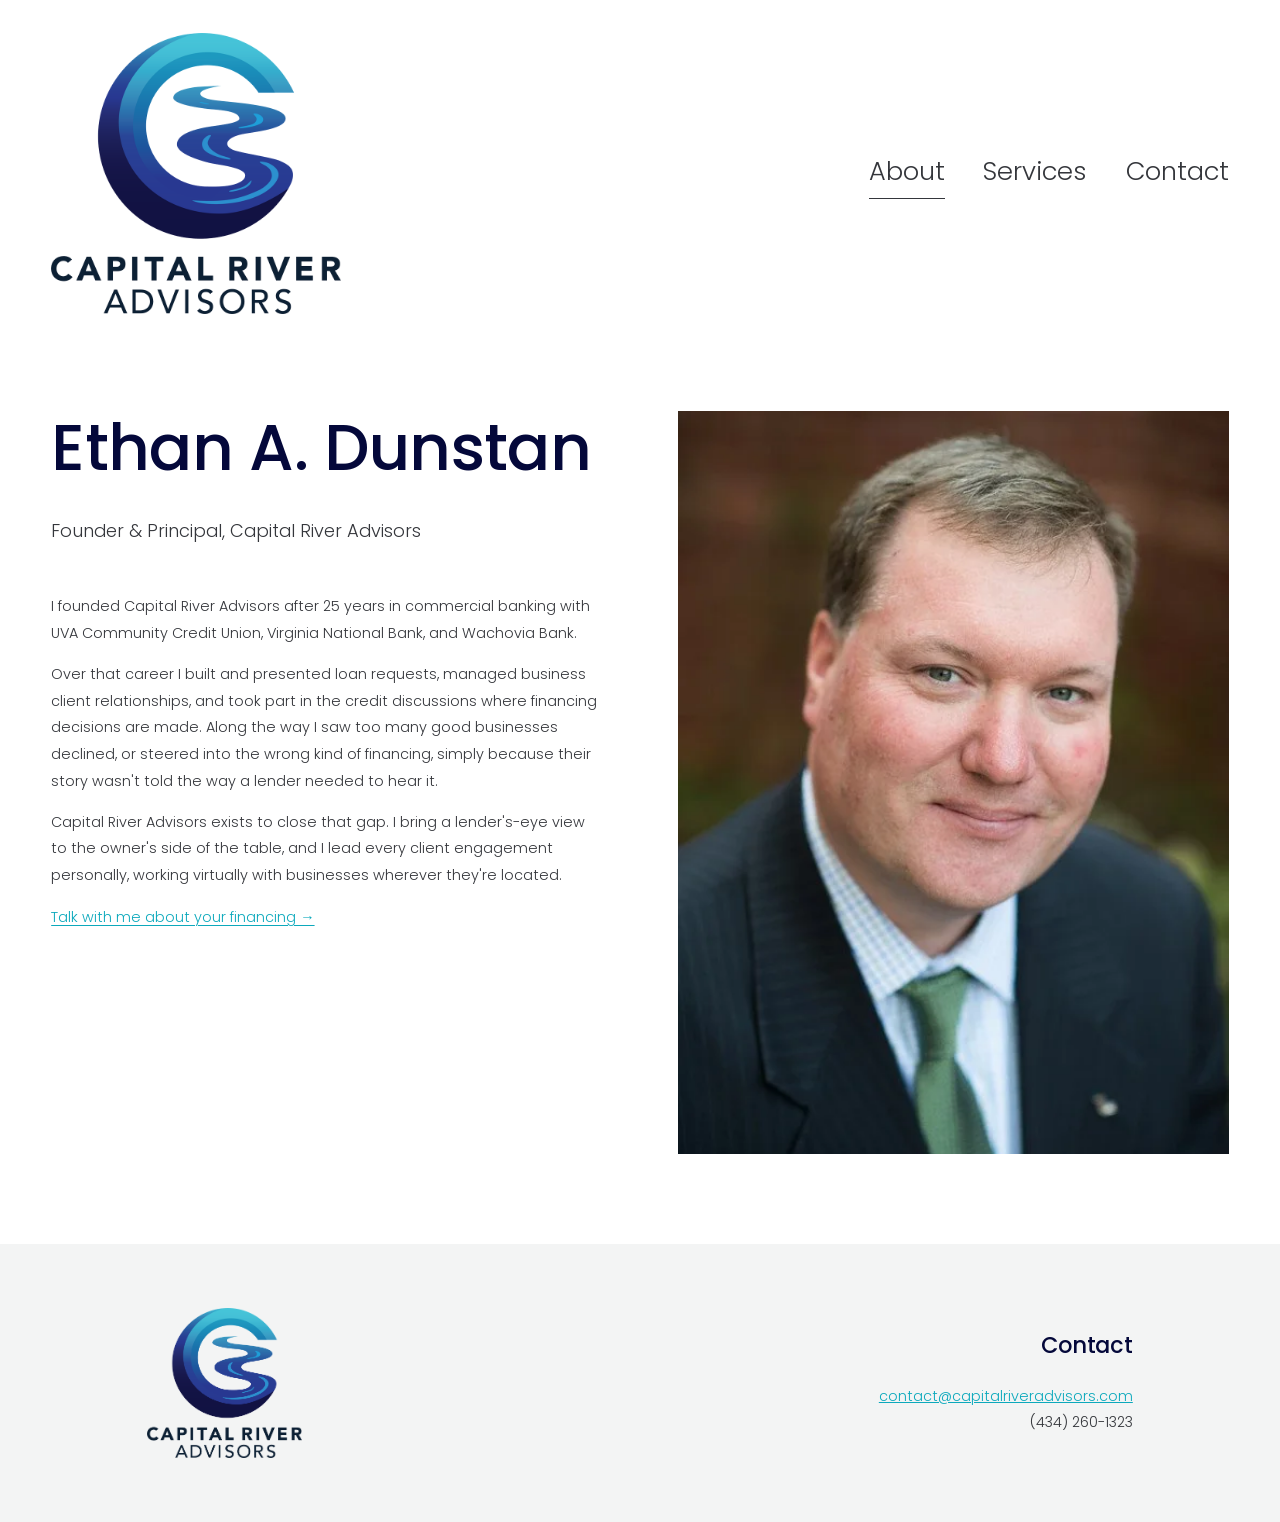
==== CapRiver/about.html @ 3cd03ccd "Add static Capital River Advisors site and dev comment tool - CapRiver/: static clone of capitalrive" ====
<!doctype html>
<html lang="en">
<head>
  <meta charset="utf-8">
  <meta name="viewport" content="width=device-width, initial-scale=1">
  <title>About Ethan Dunstan | 25-Year Commercial Banking Veteran — Capital River Advisors</title>
  <meta name="description" content="Ethan A. Dunstan founded Capital River Advisors after 25 years in commercial banking with UVA Community Credit Union, Virginia National Bank, and Wachovia Bank.">
  <link rel="icon" href="images/favicon.webp" type="image/webp">
  <link rel="preconnect" href="https://fonts.googleapis.com">
  <link rel="preconnect" href="https://fonts.gstatic.com" crossorigin>
  <link href="https://fonts.googleapis.com/css2?family=Poppins:wght@300;400;500;600&display=swap" rel="stylesheet">
  <link rel="stylesheet" href="css/styles.css">
</head>
<body>
  <a class="skip-link" href="#main">Skip to Content</a>

  <header class="site-header">
    <div class="container">
      <a class="logo" href="index.html"><img src="images/logo.webp" alt="Capital River Advisors" width="750" height="726"></a>
      <button class="menu-toggle" aria-label="Open Menu" aria-expanded="false" aria-controls="site-nav"><span></span><span></span><span></span></button>
      <nav class="site-nav" id="site-nav" aria-label="Main">
        <a href="about.html" aria-current="page">About</a>
        <a href="services.html">Services</a>
        <a href="contact.html">Contact</a>
      </nav>
    </div>
  </header>

  <main id="main">
    <section class="section section--white page-intro" style="padding-top:5vw">
      <div class="container">
        <div class="split">
          <div class="text-col reveal">
            <h1>Ethan A. Dunstan</h1>
            <p class="subtitle">Founder &amp; Principal, Capital River Advisors</p>
            <p>I founded Capital River Advisors after 25 years in commercial banking with UVA Community Credit Union, Virginia National Bank, and Wachovia Bank.</p>
            <p>Over that career I built and presented loan requests, managed business client relationships, and took part in the credit discussions where financing decisions are made. Along the way I saw too many good businesses declined, or steered into the wrong kind of financing, simply because their story wasn't told the way a lender needed to hear it.</p>
            <p>Capital River Advisors exists to close that gap. I bring a lender's-eye view to the owner's side of the table, and I lead every client engagement personally, working virtually with businesses wherever they're located.</p>
            <a class="text-link" href="contact.html">Talk with me about your financing →</a>
          </div>
          <div class="about-photo reveal">
            <img src="images/ethan.webp" alt="Portrait of Ethan A. Dunstan" width="511" height="768">
          </div>
        </div>
      </div>
    </section>
  </main>

  <footer class="site-footer">
    <div class="container">
      <a class="logo" href="index.html"><img src="images/logo.webp" alt="Capital River Advisors" width="750" height="726"></a>
      <div class="footer-contact">
        <h4>Contact</h4>
        <a href="mailto:contact@capitalriveradvisors.com">contact@capitalriveradvisors.com</a>
        <span>(434) 260-1323</span>
      </div>
    </div>
  </footer>

  <script src="js/main.js"></script>
</body>
</html>
---- CapRiver/css/styles.css ----
/* Capital River Advisors — static site styles */
:root {
  --navy: #04083a;          /* hsl(235, 87%, 12%) */
  --teal: #0ca9bc;          /* hsl(186, 88%, 39%) */
  --teal-dark: #0a8e9e;
  --ink: #34363b;           /* hsl(230, 5%, 22%) */
  --light: #f3f4f4;         /* hsl(180, 4%, 95.5%) */
  --white: #ffffff;
  --gutter: 4vw;
  --max: 1600px;
  --font: "Poppins", -apple-system, BlinkMacSystemFont, "Helvetica Neue", Arial, sans-serif;
}

*, *::before, *::after { box-sizing: border-box; }

html { scroll-behavior: smooth; }

body {
  margin: 0;
  font-family: var(--font);
  font-weight: 300;
  font-size: 16px;
  line-height: 1.8;
  color: var(--ink);
  background: var(--white);
  -webkit-font-smoothing: antialiased;
}

img { display: block; max-width: 100%; height: auto; }

h1, h2, h3, h4 {
  font-family: var(--font);
  font-weight: 500;
  color: var(--navy);
  line-height: 1.2;
  margin: 0 0 0.5em;
  letter-spacing: -0.01em;
}
h1 { font-size: clamp(2.6rem, 5.9vw, 5.3rem); line-height: 1.15; }
h2 { font-size: clamp(2.1rem, 3.8vw, 3.4rem); }
h3 { font-size: clamp(1.4rem, 2vw, 1.75rem); line-height: 1.35; }
h4 { font-size: 1.15rem; line-height: 1.4; }

p { margin: 0 0 1em; }

a { color: var(--teal); }
a:hover { color: var(--teal-dark); }

.text-link {
  color: var(--teal);
  text-decoration: underline;
  text-underline-offset: 3px;
  text-decoration-thickness: 1px;
  font-size: 0.9rem;
}

.skip-link {
  position: absolute; left: -9999px; top: 0;
  background: var(--navy); color: #fff; padding: 8px 16px; z-index: 100;
}
.skip-link:focus { left: 8px; top: 8px; }

.container {
  width: 100%;
  max-width: var(--max);
  margin: 0 auto;
  padding: 0 var(--gutter);
}

/* ---------- Header ---------- */
.site-header {
  background: var(--white);
  position: relative;
  z-index: 20;
}
.site-header .container {
  display: flex;
  align-items: center;
  justify-content: space-between;
  padding-top: 2.6vw;
  padding-bottom: 2.6vw;
}
.logo img { width: 290px; max-width: 42vw; }

.site-nav { display: flex; gap: 2.4em; }
.site-nav a {
  color: var(--ink);
  text-decoration: none;
  font-size: 1.6rem;
  font-weight: 300;
  padding-bottom: 4px;
  border-bottom: 1px solid transparent;
  transition: border-color .2s ease;
}
.site-nav a:hover,
.site-nav a[aria-current="page"] { border-bottom-color: var(--ink); color: var(--ink); }

.menu-toggle {
  display: none;
  background: none;
  border: 0;
  padding: 10px;
  cursor: pointer;
  width: 44px; height: 44px;
  position: relative;
  z-index: 30;
}
.menu-toggle span {
  display: block;
  width: 28px; height: 1.5px;
  background: var(--ink);
  margin: 7px auto;
  transition: transform .3s ease, opacity .3s ease;
}
.menu-open .menu-toggle span:nth-child(1) { transform: translateY(8.5px) rotate(45deg); }
.menu-open .menu-toggle span:nth-child(2) { opacity: 0; }
.menu-open .menu-toggle span:nth-child(3) { transform: translateY(-8.5px) rotate(-45deg); }

/* ---------- Buttons ---------- */
.btn {
  display: inline-block;
  font-family: var(--font);
  font-weight: 500;
  font-size: 1.1rem;
  line-height: 1;
  padding: 1.45em 3.4em;
  border-radius: 300px;
  border: 0;
  background: var(--teal);
  color: var(--white);
  text-decoration: none;
  cursor: pointer;
  transition: opacity .2s ease, transform .2s ease;
}
.btn:hover { color: var(--white); opacity: .85; }
.btn--navy { background: var(--navy); }
.btn--small { font-size: 0.95rem; padding: 1.3em 2.2em; }

/* ---------- Sections ---------- */
.section { padding: 7vw 0; }
.section--white { background: var(--white); }
.section--light { background: var(--light); }
.section--navy { background: var(--navy); color: rgba(255,255,255,.9); }
.section--navy h2,
.section--navy h3,
.section--navy h4 { color: var(--white); }

.small-text { font-size: 0.85rem; line-height: 1.85; }
.tiny-text { font-size: 0.75rem; }

/* Banner */
.banner { padding: 1vw 0 2vw; }
.banner .container { padding: 0 8%; }
.banner img { width: 100%; aspect-ratio: 1200 / 360; object-fit: cover; }

/* Hero */
.hero {
  min-height: 78vh;
  display: flex;
  align-items: center;
  padding: 8vw 0;
}
.hero h1 { max-width: 900px; margin-bottom: .55em; }
.hero .lead {
  font-size: clamp(1.1rem, 1.65vw, 1.5rem);
  line-height: 1.85;
  max-width: 46em;
  max-width: min(1000px, 100%);
  margin-bottom: .9em;
}
.hero .tiny-text { font-size: 1rem; margin-bottom: 0; }
.hero .btn { margin-top: 13vh; }

/* Two-column split */
.split {
  display: grid;
  grid-template-columns: 1fr 1fr;
  gap: 6vw;
  align-items: start;
}
.split--center { align-items: center; }
.split__media img { width: 100%; object-fit: cover; }

.intro h2 { margin-bottom: 1.4em; }
.intro .split { grid-template-columns: 1.15fr 1fr; }
.intro__text { max-width: 560px; padding-top: 4vw; }
.intro__head { grid-column: 1 / -1; margin-bottom: 0; max-width: 20ch; }
.intro__media { margin-top: -7vw; justify-self: end; width: 80%; }
.intro__media img { aspect-ratio: 3 / 4; }

/* Three-column cards */
.cards {
  display: grid;
  grid-template-columns: repeat(3, 1fr);
  gap: 3vw;
  margin-top: 4vw;
}
.card h3 { margin-bottom: .9em; }
.card p { font-size: 0.85rem; line-height: 1.85; }

/* Why section */
.why { text-align: center; }
.why h2 { max-width: 15ch; margin: 0 auto 1.2em; }
.why__item { max-width: 900px; margin: 0 auto 2.2em; }
.why__item h4 { margin-bottom: .55em; }
.why__item p { font-size: 0.9rem; margin: 0; }

/* Meet Ethan */
.meet .split { grid-template-columns: 1fr 1fr; align-items: center; }
.meet__media img { aspect-ratio: 511 / 600; object-fit: cover; object-position: top; width: 75%; }
.meet__text { max-width: 520px; }
.meet__text h2 { margin-bottom: 1.2em; max-width: 9ch; }
.meet__text p { font-size: 0.9rem; }

/* Steps */
.steps h2 { margin-bottom: 1.2em; }
.steps__grid {
  display: grid;
  grid-template-columns: repeat(3, 1fr);
  gap: 3vw;
  counter-reset: step;
}
.step { border-top: 1px solid rgba(4, 8, 58, .18); padding-top: 1.6em; }
.step p { font-size: 0.9rem; }

/* Testimonial */
.testimonial { text-align: center; }
.testimonial blockquote {
  margin: 0 auto;
  max-width: 1000px;
  font-size: clamp(1.25rem, 2.1vw, 1.9rem);
  line-height: 1.55;
  color: var(--navy);
  font-weight: 400;
}
.testimonial cite {
  display: block;
  margin-top: 1.8em;
  font-style: normal;
}
.testimonial cite strong { display: block; color: var(--navy); font-weight: 500; font-size: 1.05rem; }
.testimonial cite span { font-size: 0.85rem; }

/* CTA */
.cta { text-align: center; }
.cta h2 { max-width: 18ch; margin: 0 auto .6em; }
.cta p { max-width: 640px; margin: 0 auto 2.4em; }

/* Page headers */
.page-intro h1 { font-size: clamp(2.6rem, 5vw, 4.6rem); margin-bottom: .45em; }
.page-intro .subtitle { font-size: clamp(1.05rem, 1.4vw, 1.35rem); margin-bottom: 2.6em; }
.page-intro p { font-size: 0.9rem; line-height: 1.85; }
.page-intro .text-col > :not(h1) { max-width: 560px; }

/* About */
.about-photo img { width: 100%; aspect-ratio: 511 / 690; object-fit: cover; object-position: top; }

/* Services */
.services-intro .split { grid-template-columns: 1.1fr 1fr; align-items: center; }
.services-intro__media { display: flex; justify-content: center; }
.services-intro__media img { width: 62%; aspect-ratio: 3 / 2; object-fit: cover; }
.service-cols {
  display: grid;
  grid-template-columns: repeat(3, 1fr);
  gap: 0.8vw 1vw;
}
.service-cols img { width: 100%; aspect-ratio: 4 / 5; object-fit: cover; }
.service h3 { margin: 1.3em 0 1.6em; font-size: clamp(1.5rem, 2.45vw, 2.2rem); min-height: 2.5em; }
.service-body { padding-right: 2vw; }
.service p, .service li { font-size: 0.85rem; line-height: 1.9; }
.service ul { padding-left: 2.4em; margin: 0 0 1em; }
.service strong { font-weight: 600; color: #111; }

.approach { text-align: center; padding: 4vw 0; }
.approach p { max-width: 1100px; margin: 0 auto; font-size: 0.9rem; }

/* Contact */
.contact-info p { font-size: 0.9rem; }
.contact-info .tiny-text { color: var(--navy); font-weight: 400; }
.contact-media img { width: 100%; aspect-ratio: 549 / 770; object-fit: cover; }

.form { margin-top: 5vw; max-width: 560px; }
.form fieldset { border: 0; margin: 0 0 1.4em; padding: 0; }
.form legend, .form .label { display: block; font-size: .85rem; color: var(--ink); margin-bottom: .35em; padding: 0; }
.form .sub-label { font-size: .75rem; }
.form .req { color: #888; margin-left: .3em; font-size: .75rem; }
.form .row { display: grid; grid-template-columns: 1fr 1fr; gap: 10px; }
.form .field { margin-bottom: 1.4em; }
.form input[type=text],
.form input[type=email],
.form input[type=tel],
.form select,
.form textarea {
  width: 100%;
  font-family: var(--font);
  font-weight: 300;
  font-size: .95rem;
  color: var(--ink);
  background: var(--white);
  border: 1px solid #5b5d62;
  border-radius: 300px;
  padding: 12px 16px;
  outline: none;
  transition: border-color .2s, box-shadow .2s;
}
.form textarea { border-radius: 24px; min-height: 100px; resize: vertical; }
.form select {
  appearance: none;
  -webkit-appearance: none;
  background-image: url("data:image/svg+xml,%3Csvg xmlns='http://www.w3.org/2000/svg' width='16' height='10' viewBox='0 0 16 10'%3E%3Cpath d='M1 1l7 7 7-7' fill='none' stroke='%2334363b' stroke-width='1.5'/%3E%3C/svg%3E");
  background-repeat: no-repeat;
  background-position: right 16px center;
  padding-right: 44px;
}
.form select:invalid { color: #999; }
.form input:focus, .form select:focus, .form textarea:focus {
  border-color: var(--teal);
  box-shadow: 0 0 0 3px rgba(12, 169, 188, .15);
}
.form .checks { display: flex; gap: 1.4em; font-size: .8rem; }
.form .checks label { display: flex; align-items: center; gap: .5em; cursor: pointer; }
.form .checks input { width: 16px; height: 16px; margin: 0; accent-color: var(--navy); }
.form .error { color: #c0392b; font-size: .75rem; margin-top: .3em; display: none; }
.form .field.invalid .error { display: block; }
.form .field.invalid input, .form .field.invalid textarea { border-color: #c0392b; }
.form-success {
  display: none;
  margin-top: 5vw;
  max-width: 560px;
  padding: 2em;
  background: var(--light);
  border-radius: 16px;
  color: var(--navy);
}
.form-success.show { display: block; }

/* ---------- Footer ---------- */
.site-footer { background: var(--light); padding: 5vw 0; }
.site-footer .container {
  display: flex;
  justify-content: space-between;
  align-items: center;
  padding: 0 11.5%;
}
.site-footer .logo img { width: 155px; }
.footer-contact { text-align: right; }
.footer-contact h4 { font-size: 1.4rem; margin-bottom: 1em; }
.footer-contact a { display: block; font-size: .9rem; color: var(--teal); }
.footer-contact span { display: block; font-size: .9rem; }

/* ---------- Reveal on scroll ---------- */
.reveal { opacity: 0; transform: translateY(24px); transition: opacity .8s ease, transform .8s ease; }
.reveal.in { opacity: 1; transform: none; }
@media (prefers-reduced-motion: reduce) {
  .reveal { opacity: 1; transform: none; transition: none; }
  html { scroll-behavior: auto; }
}

/* ---------- Responsive ---------- */
@media (max-width: 900px) {
  :root { --gutter: 6vw; }
  .menu-toggle { display: block; }
  .site-nav {
    position: fixed;
    inset: 0;
    background: var(--white);
    flex-direction: column;
    align-items: center;
    justify-content: center;
    gap: 1.2em;
    opacity: 0;
    visibility: hidden;
    transition: opacity .3s ease, visibility .3s;
    z-index: 25;
  }
  .site-nav a { font-size: 2rem; }
  .menu-open .site-nav { opacity: 1; visibility: visible; }
  .menu-open { overflow: hidden; }
  .logo { position: relative; z-index: 30; }

  .section { padding: 14vw 0; }
  .split, .intro .split, .meet .split, .services-intro .split { grid-template-columns: 1fr; gap: 10vw; }
  .intro__head { margin-bottom: 0; }
  .intro__text { padding-top: 0; }
  .intro__media { margin-top: 0; width: 100%; }
  .cards, .steps__grid, .service-cols { grid-template-columns: 1fr; gap: 10vw; }
  .service h3 { min-height: 0; margin-bottom: .8em; }
  .meet__media img { width: 100%; }
  .services-intro__media img { width: 100%; }
  .hero { min-height: 0; }
  .hero .btn { margin-top: 3em; }
  .banner .container { padding: 0 var(--gutter); }
  .site-footer .container { padding: 0 var(--gutter); flex-direction: column; gap: 2em; }
  .footer-contact { text-align: center; }
  .form .row { grid-template-columns: 1fr; }
}
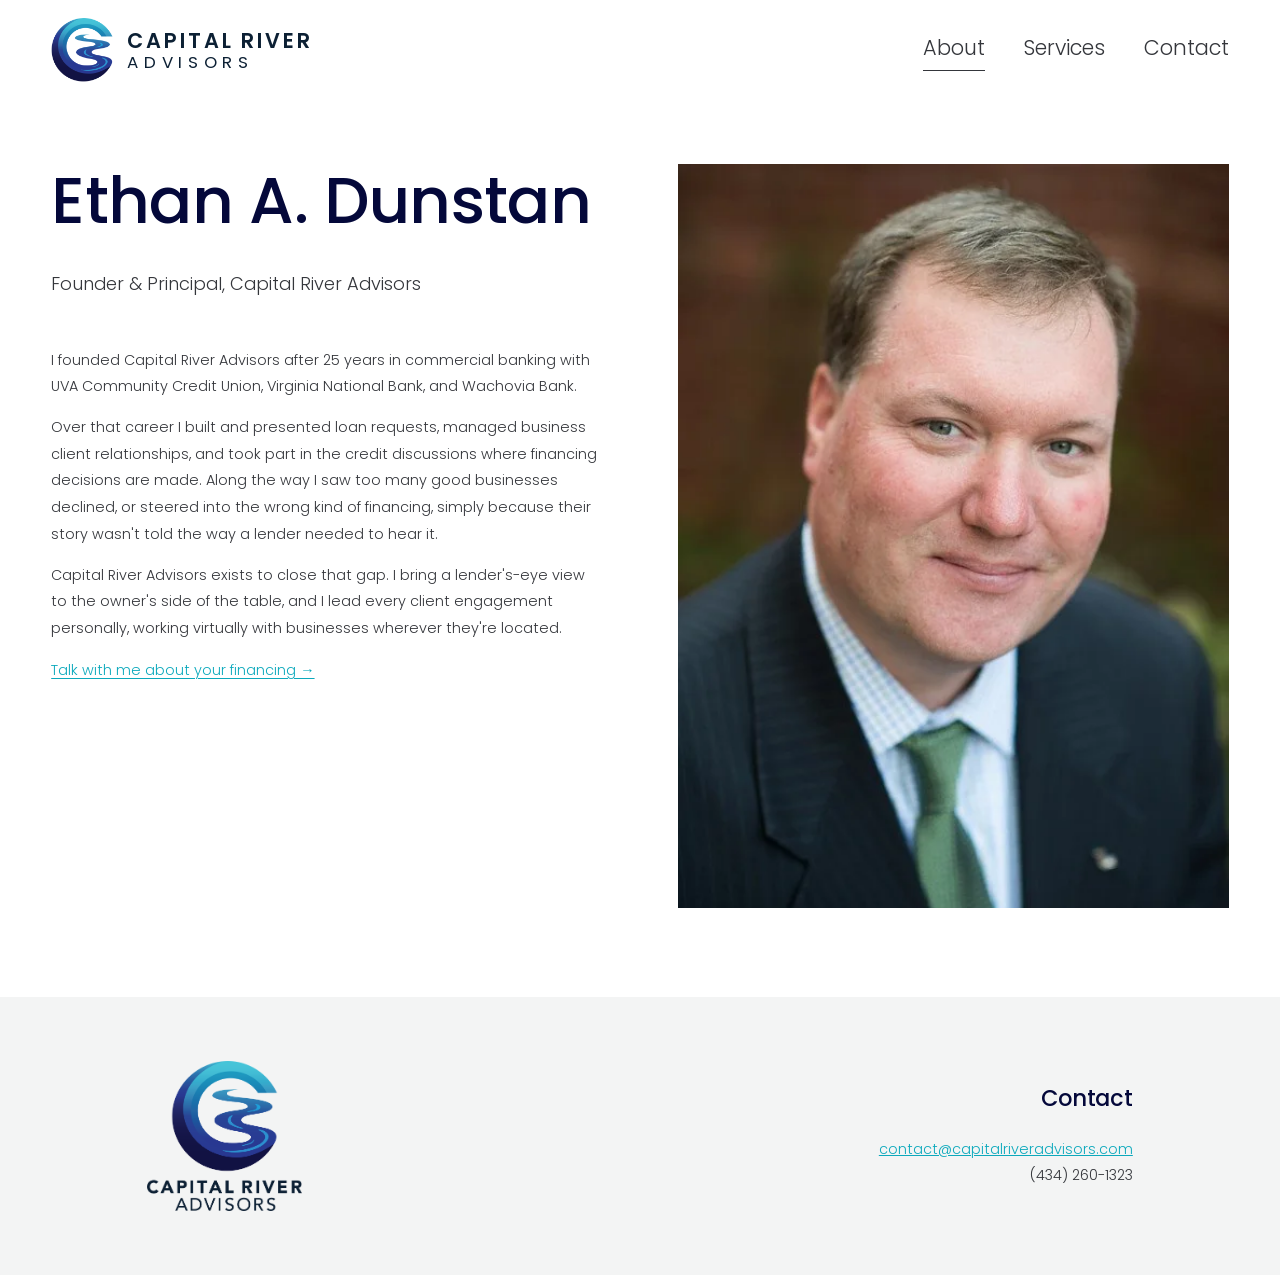
==== commit 3ef73f0e: "Compact header with side-by-side logo; bridge photo as hero background Addresses review comments: - " ====
--- a/CapRiver/about.html
+++ b/CapRiver/about.html
@@ -16,7 +16,10 @@
 
   <header class="site-header">
     <div class="container">
-      <a class="logo" href="index.html"><img src="images/logo.webp" alt="Capital River Advisors" width="750" height="726"></a>
+      <a class="brand" href="index.html" aria-label="Capital River Advisors home">
+        <img class="brand__mark" src="images/logo-mark.png" alt="" width="231" height="240">
+        <span class="brand__text"><span class="brand__name">Capital River</span><span class="brand__sub">Advisors</span></span>
+      </a>
       <button class="menu-toggle" aria-label="Open Menu" aria-expanded="false" aria-controls="site-nav"><span></span><span></span><span></span></button>
       <nav class="site-nav" id="site-nav" aria-label="Main">
         <a href="about.html" aria-current="page">About</a>
--- a/CapRiver/css/styles.css
+++ b/CapRiver/css/styles.css
@@ -77,16 +77,30 @@
   display: flex;
   align-items: center;
   justify-content: space-between;
-  padding-top: 2.6vw;
-  padding-bottom: 2.6vw;
+  padding-top: 18px;
+  padding-bottom: 18px;
 }
 .logo img { width: 290px; max-width: 42vw; }
+
+/* Header brand lockup: icon left, name right */
+.brand {
+  display: inline-flex;
+  align-items: center;
+  gap: 14px;
+  text-decoration: none;
+  color: #0c2034;
+}
+.brand:hover { color: #0c2034; }
+.brand__mark { width: 62px; height: auto; flex-shrink: 0; }
+.brand__text { display: flex; flex-direction: column; text-transform: uppercase; line-height: 1.15; }
+.brand__name { font-weight: 600; font-size: 1.3rem; letter-spacing: .14em; }
+.brand__sub { font-weight: 400; font-size: 1.05rem; letter-spacing: .34em; }
 
 .site-nav { display: flex; gap: 2.4em; }
 .site-nav a {
   color: var(--ink);
   text-decoration: none;
-  font-size: 1.6rem;
+  font-size: 1.3rem;
   font-weight: 300;
   padding-bottom: 4px;
   border-bottom: 1px solid transparent;
@@ -148,11 +162,6 @@
 .small-text { font-size: 0.85rem; line-height: 1.85; }
 .tiny-text { font-size: 0.75rem; }
 
-/* Banner */
-.banner { padding: 1vw 0 2vw; }
-.banner .container { padding: 0 8%; }
-.banner img { width: 100%; aspect-ratio: 1200 / 360; object-fit: cover; }
-
 /* Hero */
 .hero {
   min-height: 78vh;
@@ -169,7 +178,25 @@
   margin-bottom: .9em;
 }
 .hero .tiny-text { font-size: 1rem; margin-bottom: 0; }
-.hero .btn { margin-top: 13vh; }
+.hero .btn { margin-top: 2.6em; }
+
+/* Hero with the covered-bridge photo behind a navy overlay */
+.hero--image {
+  position: relative;
+  min-height: min(78vh, 760px);
+  background: var(--navy) url("../images/banner.webp") center 60% / cover no-repeat;
+  color: rgba(255, 255, 255, .92);
+}
+.hero--image::before {
+  content: "";
+  position: absolute;
+  inset: 0;
+  background: linear-gradient(90deg, rgba(4, 8, 58, .80) 0%, rgba(4, 8, 58, .62) 50%, rgba(4, 8, 58, .38) 100%);
+}
+.hero--image .container { position: relative; }
+.hero--image h1 { color: var(--white); }
+.hero--image .lead,
+.hero--image .tiny-text { color: rgba(255, 255, 255, .9); }
 
 /* Two-column split */
 .split {
@@ -333,6 +360,19 @@
   color: var(--navy);
 }
 .form-success.show { display: block; }
+.form-error {
+  display: none;
+  margin-top: 1.4em;
+  max-width: 560px;
+  padding: 1em 1.4em;
+  border-radius: 12px;
+  background: #fdecea;
+  color: #8a1f17;
+  font-size: .85rem;
+}
+.form-error.show { display: block; }
+.hp { position: absolute !important; left: -10000px !important; width: 1px; height: 1px; overflow: hidden; }
+.btn[disabled] { opacity: .6; cursor: wait; }
 
 /* ---------- Footer ---------- */
 .site-footer { background: var(--light); padding: 5vw 0; }
@@ -376,7 +416,10 @@
   .site-nav a { font-size: 2rem; }
   .menu-open .site-nav { opacity: 1; visibility: visible; }
   .menu-open { overflow: hidden; }
-  .logo { position: relative; z-index: 30; }
+  .brand { position: relative; z-index: 30; gap: 10px; }
+  .brand__mark { width: 46px; }
+  .brand__name { font-size: 1rem; }
+  .brand__sub { font-size: .82rem; }
 
   .section { padding: 14vw 0; }
   .split, .intro .split, .meet .split, .services-intro .split { grid-template-columns: 1fr; gap: 10vw; }
@@ -388,8 +431,8 @@
   .meet__media img { width: 100%; }
   .services-intro__media img { width: 100%; }
   .hero { min-height: 0; }
+  .hero--image::before { background: rgba(4, 8, 58, .7); }
   .hero .btn { margin-top: 3em; }
-  .banner .container { padding: 0 var(--gutter); }
   .site-footer .container { padding: 0 var(--gutter); flex-direction: column; gap: 2em; }
   .footer-contact { text-align: center; }
   .form .row { grid-template-columns: 1fr; }
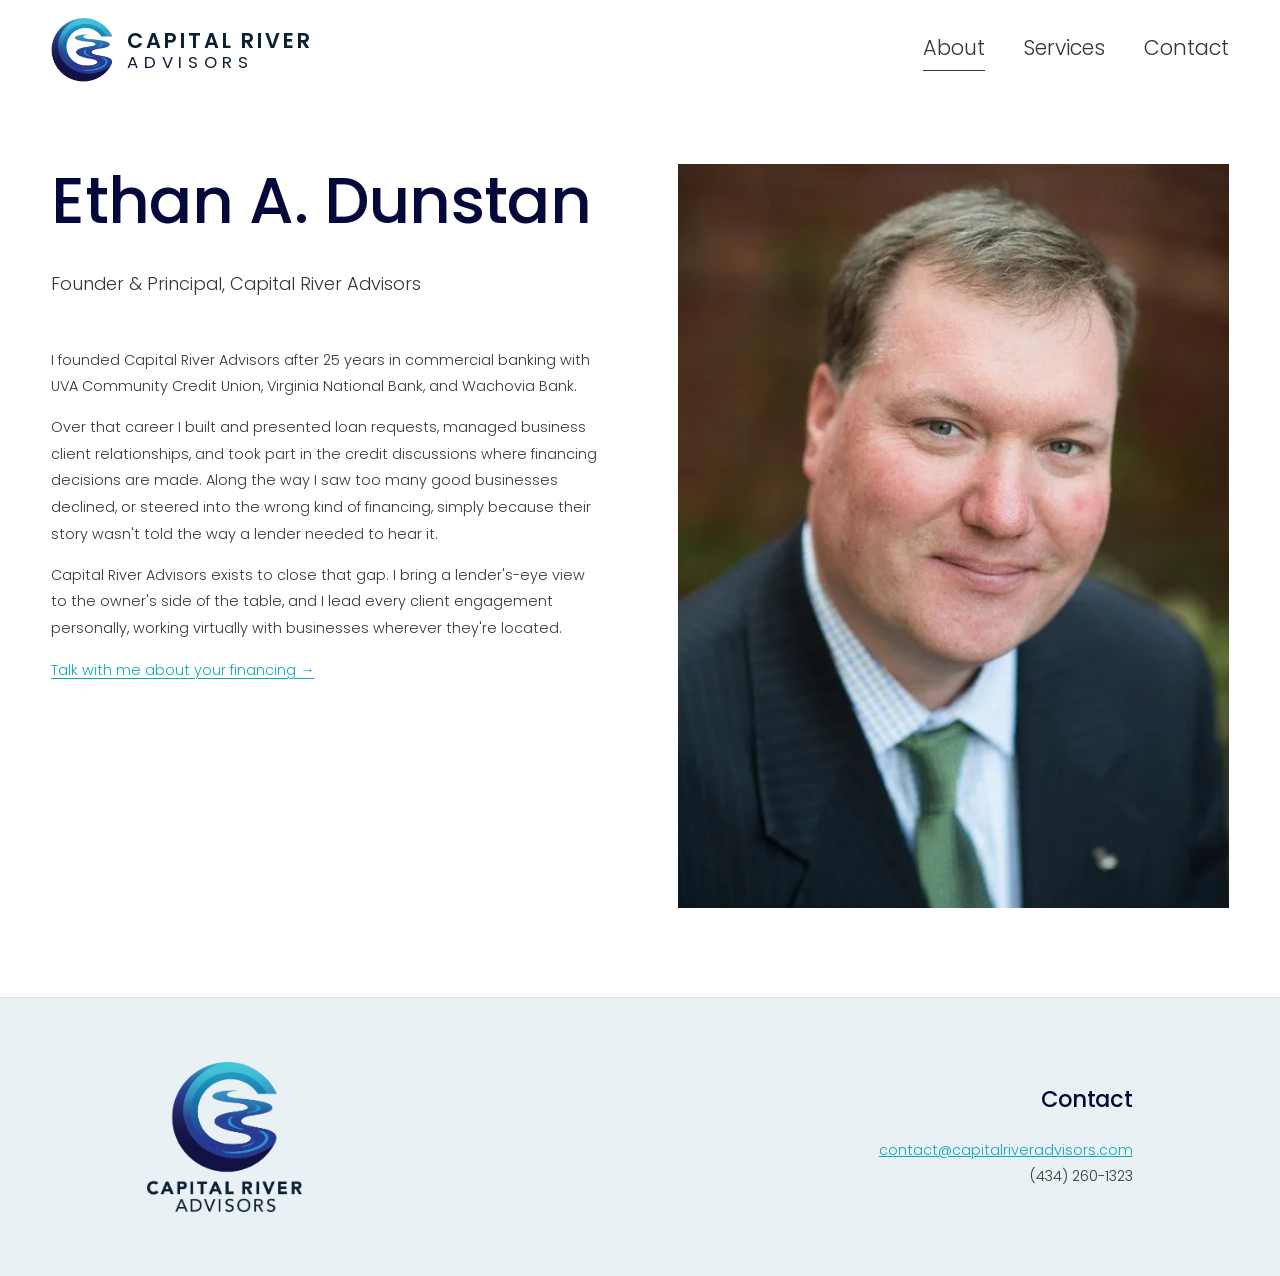
==== commit 690813ad: "Why grid, mobile layout refinements, services cleanup Addresses review comments: - Home "Why busines" ====
--- a/CapRiver/about.html
+++ b/CapRiver/about.html
@@ -30,7 +30,7 @@
   </header>
 
   <main id="main">
-    <section class="section section--white page-intro" style="padding-top:5vw">
+    <section class="section section--white page-intro about-intro" style="padding-top:5vw">
       <div class="container">
         <div class="split">
           <div class="text-col reveal">
--- a/CapRiver/css/styles.css
+++ b/CapRiver/css/styles.css
@@ -5,6 +5,7 @@
   --teal-dark: #0a8e9e;
   --ink: #34363b;           /* hsl(230, 5%, 22%) */
   --light: #f3f4f4;         /* hsl(180, 4%, 95.5%) */
+  --tint: #e9f1f5;          /* cool blue-grey for alternating sections */
   --white: #ffffff;
   --gutter: 4vw;
   --max: 1600px;
@@ -154,6 +155,7 @@
 .section { padding: 7vw 0; }
 .section--white { background: var(--white); }
 .section--light { background: var(--light); }
+.section--tint { background: var(--tint); }
 .section--navy { background: var(--navy); color: rgba(255,255,255,.9); }
 .section--navy h2,
 .section--navy h3,
@@ -208,11 +210,10 @@
 .split--center { align-items: center; }
 .split__media img { width: 100%; object-fit: cover; }
 
-.intro h2 { margin-bottom: 1.4em; }
-.intro .split { grid-template-columns: 1.15fr 1fr; }
-.intro__text { max-width: 560px; padding-top: 4vw; }
-.intro__head { grid-column: 1 / -1; margin-bottom: 0; max-width: 20ch; }
-.intro__media { margin-top: -7vw; justify-self: end; width: 80%; }
+.intro .split { grid-template-columns: 1.15fr 1fr; align-items: start; }
+.intro__head { max-width: 20ch; margin-bottom: .9em; }
+.intro__text { max-width: 620px; font-size: 1.15rem; line-height: 1.8; }
+.intro__media { justify-self: end; width: 80%; }
 .intro__media img { aspect-ratio: 3 / 4; }
 
 /* Three-column cards */
@@ -227,10 +228,22 @@
 
 /* Why section */
 .why { text-align: center; }
-.why h2 { max-width: 15ch; margin: 0 auto 1.2em; }
-.why__item { max-width: 900px; margin: 0 auto 2.2em; }
-.why__item h4 { margin-bottom: .55em; }
-.why__item p { font-size: 0.9rem; margin: 0; }
+.why h2 { max-width: none; margin: 0 auto 1.1em; }
+.why__grid {
+  display: grid;
+  grid-template-columns: repeat(2, 1fr);
+  gap: 24px;
+  max-width: 1100px;
+  margin: 0 auto;
+  text-align: left;
+}
+.why__item {
+  background: var(--white);
+  border-radius: 14px;
+  padding: 2em 2.2em;
+}
+.why__item h4 { margin-bottom: .55em; font-size: 1.25rem; }
+.why__item p { font-size: 0.95rem; margin: 0; }
 
 /* Meet Ethan */
 .meet .split { grid-template-columns: 1fr 1fr; align-items: center; }
@@ -284,15 +297,14 @@
 
 /* Services */
 .services-intro .split { grid-template-columns: 1.1fr 1fr; align-items: center; }
-.services-intro__media { display: flex; justify-content: center; }
-.services-intro__media img { width: 62%; aspect-ratio: 3 / 2; object-fit: cover; }
+.services-intro__media { display: flex; justify-content: flex-end; }
+.services-intro__media img { width: 100%; aspect-ratio: 4 / 3; object-fit: cover; }
 .service-cols {
   display: grid;
   grid-template-columns: repeat(3, 1fr);
-  gap: 0.8vw 1vw;
-}
-.service-cols img { width: 100%; aspect-ratio: 4 / 5; object-fit: cover; }
-.service h3 { margin: 1.3em 0 1.6em; font-size: clamp(1.5rem, 2.45vw, 2.2rem); min-height: 2.5em; }
+  gap: 3vw;
+}
+.service h3 { margin: 0 0 .8em; font-size: clamp(1.5rem, 2.2vw, 2rem); }
 .service-body { padding-right: 2vw; }
 .service p, .service li { font-size: 0.85rem; line-height: 1.9; }
 .service ul { padding-left: 2.4em; margin: 0 0 1em; }
@@ -355,7 +367,7 @@
   margin-top: 5vw;
   max-width: 560px;
   padding: 2em;
-  background: var(--light);
+  background: var(--tint);
   border-radius: 16px;
   color: var(--navy);
 }
@@ -375,7 +387,7 @@
 .btn[disabled] { opacity: .6; cursor: wait; }
 
 /* ---------- Footer ---------- */
-.site-footer { background: var(--light); padding: 5vw 0; }
+.site-footer { background: var(--tint); padding: 5vw 0; border-top: 1px solid rgba(4, 8, 58, .08); }
 .site-footer .container {
   display: flex;
   justify-content: space-between;
@@ -423,9 +435,32 @@
 
   .section { padding: 14vw 0; }
   .split, .intro .split, .meet .split, .services-intro .split { grid-template-columns: 1fr; gap: 10vw; }
-  .intro__head { margin-bottom: 0; }
-  .intro__text { padding-top: 0; }
-  .intro__media { margin-top: 0; width: 100%; }
+  .intro__text { font-size: 1.05rem; }
+  .intro__media { width: 100%; }
+  /* Shorter, landscape crop of the river photo on phones */
+  .intro__media img { aspect-ratio: 16 / 10; object-position: center 70%; }
+
+  /* "Why" cards stack in one column on phones */
+  .why__grid { grid-template-columns: 1fr; gap: 16px; }
+  .why__item { padding: 1.5em 1.6em; }
+
+  /* Phones: heading above the photo, rest of the text below it */
+  .meet .split,
+  .about-intro .split { display: flex; flex-direction: column; align-items: stretch; gap: 0; }
+  .meet__text > a, .about-intro .text-col > a { align-self: flex-start; }
+  .meet__text,
+  .about-intro .text-col { display: contents; }
+  .meet__text h2 { order: 0; }
+  .meet__media { order: 1; margin-bottom: 1.8em; }
+  .meet__text > :not(h2) { order: 2; }
+  .about-intro .text-col > h1,
+  .about-intro .subtitle { order: 0; }
+  .about-intro .subtitle { margin-bottom: 1.4em; }
+  .about-photo { order: 1; margin-bottom: 2em; }
+  .about-intro .text-col > :not(h1):not(.subtitle) { order: 2; }
+
+  /* Contact photo not needed on phones (lazy-loaded, so it isn't downloaded) */
+  .contact-media { display: none; }
   .cards, .steps__grid, .service-cols { grid-template-columns: 1fr; gap: 10vw; }
   .service h3 { min-height: 0; margin-bottom: .8em; }
   .meet__media img { width: 100%; }
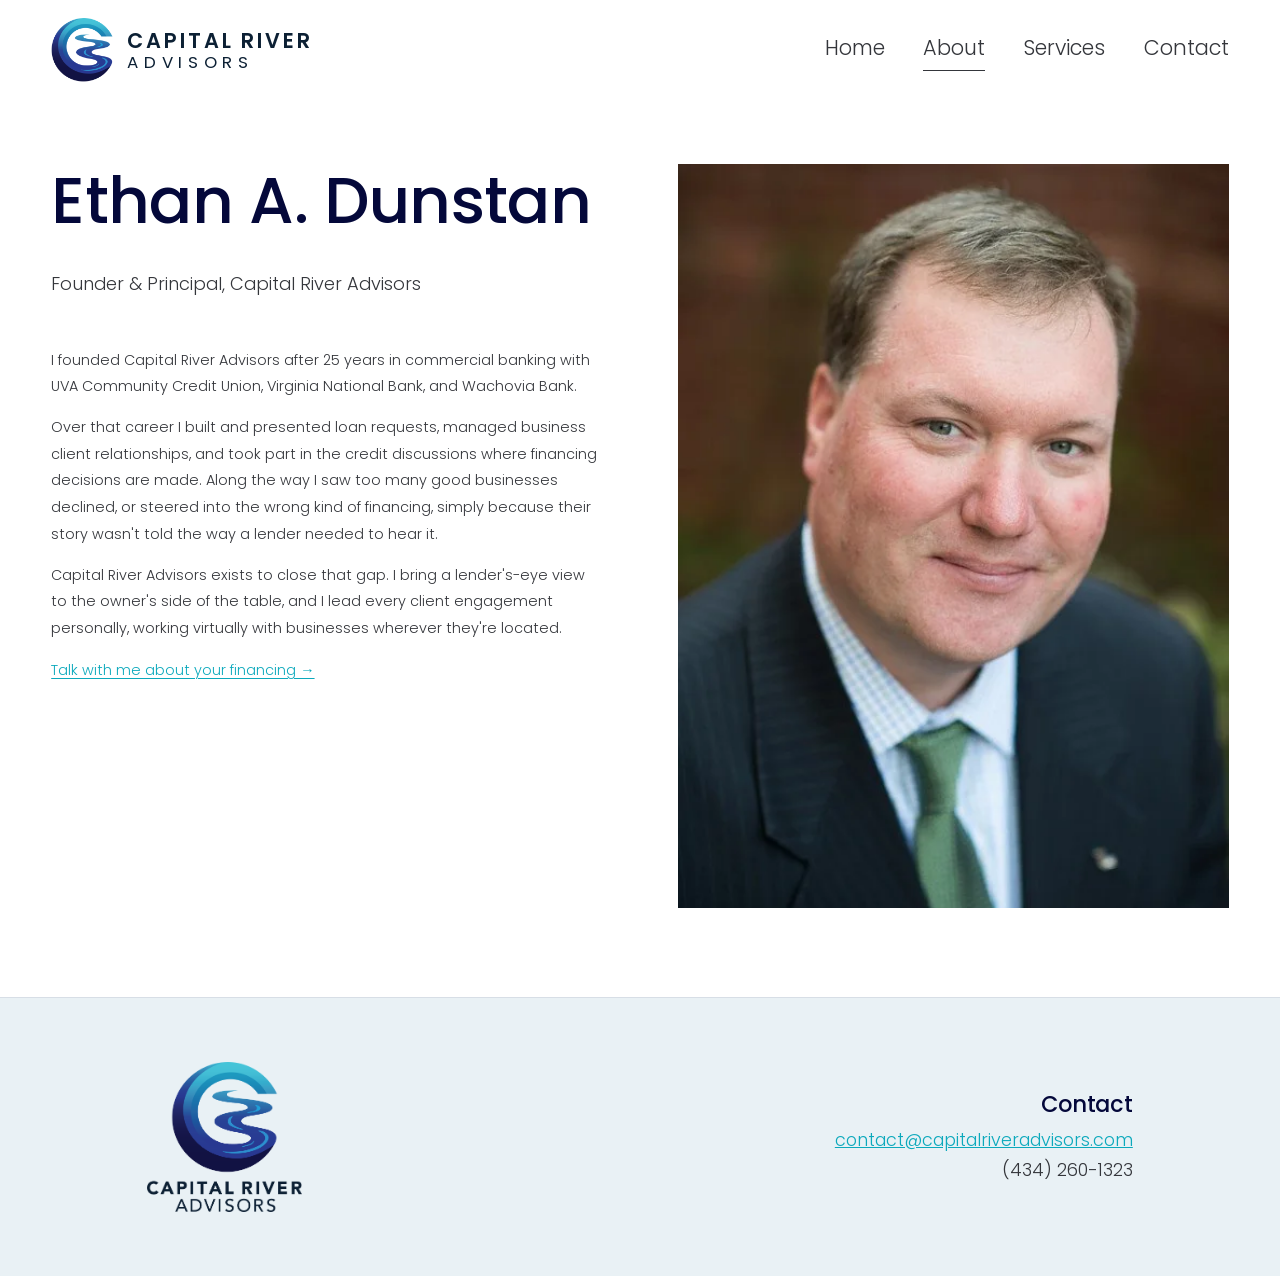
==== commit 347be8cd: "Copy edits and Home link on inner pages Addresses review comments: - Homepage service cards reworded" ====
--- a/CapRiver/about.html
+++ b/CapRiver/about.html
@@ -22,6 +22,7 @@
       </a>
       <button class="menu-toggle" aria-label="Open Menu" aria-expanded="false" aria-controls="site-nav"><span></span><span></span><span></span></button>
       <nav class="site-nav" id="site-nav" aria-label="Main">
+        <a href="index.html">Home</a>
         <a href="about.html" aria-current="page">About</a>
         <a href="services.html">Services</a>
         <a href="contact.html">Contact</a>
--- a/CapRiver/css/styles.css
+++ b/CapRiver/css/styles.css
@@ -181,6 +181,7 @@
 }
 .hero .tiny-text { font-size: 1rem; margin-bottom: 0; }
 .hero .btn { margin-top: 2.6em; }
+.hero__cta .tiny-text { margin: 0; }
 
 /* Hero with the covered-bridge photo behind a navy overlay */
 .hero--image {
@@ -193,12 +194,56 @@
   content: "";
   position: absolute;
   inset: 0;
-  background: linear-gradient(90deg, rgba(4, 8, 58, .80) 0%, rgba(4, 8, 58, .62) 50%, rgba(4, 8, 58, .38) 100%);
+  background: linear-gradient(90deg, rgba(4, 8, 58, .64) 0%, rgba(4, 8, 58, .44) 50%, rgba(4, 8, 58, .2) 100%);
 }
 .hero--image .container { position: relative; }
-.hero--image h1 { color: var(--white); }
+.hero--image h1 { color: var(--white); text-shadow: 0 2px 18px rgba(4, 8, 58, .45); }
 .hero--image .lead,
-.hero--image .tiny-text { color: rgba(255, 255, 255, .9); }
+.hero--image .tiny-text { color: rgba(255, 255, 255, .95); text-shadow: 0 1px 10px rgba(4, 8, 58, .6); }
+.hero--image .lead { text-shadow: 0 1px 12px rgba(4, 8, 58, .5); }
+
+/* Laptop/desktop: lock text to the bridge in the photo.
+   banner.webp is 2500x1011 (ratio 2.47). Keeping the hero no wider than that
+   ratio makes `cover` scale the photo to the hero's HEIGHT, so vertical
+   percentages of the hero match the photo exactly:
+     0–30% sky & hills | 30–37.5% roof | 37.5–59% bridge body |
+     59–74% bank & gravel bar | 74–91% water (centre of photo) | 91–100% gravel */
+@media (min-width: 901px) {
+  .hero--image {
+    display: block;
+    min-height: 0;
+    padding: 0;
+    height: max(620px, min(82vh, 900px), calc(100vw / 2.47));
+  }
+  .hero--image .container {
+    height: 100%;
+    display: grid;
+    grid-template-rows: 30% 7.5% 21.5% 15% 17% 9%;
+  }
+  .hero--image h1 {
+    grid-row: 1;
+    align-self: center;
+    max-width: none;
+    margin: 0;
+    text-align: center;
+    font-size: clamp(2.6rem, 4.6vw, 5rem);
+  }
+  .hero--image .lead {
+    grid-row: 3;
+    align-self: center;
+    justify-self: center;
+    text-align: left;
+    margin: 0;
+    max-width: 1040px;
+    font-size: clamp(1.05rem, 1.35vw, 1.4rem);
+    line-height: 1.7;
+  }
+  .hero--image .hero__cta { grid-row: 5; align-self: center; justify-self: center; text-align: center; }
+  .hero--image .hero__cta .tiny-text { margin-bottom: .55em; }
+  .hero--image .hero__cta .btn { margin-top: 0; padding: 1.15em 3em; }
+  /* Centred composition: even overlay so text on the right is as readable as the left */
+  .hero--image::before { background: linear-gradient(180deg, rgba(4, 8, 58, .48) 0%, rgba(4, 8, 58, .40) 100%); }
+}
 
 /* Two-column split */
 .split {
@@ -278,8 +323,57 @@
   margin-top: 1.8em;
   font-style: normal;
 }
-.testimonial cite strong { display: block; color: var(--navy); font-weight: 500; font-size: 1.05rem; }
-.testimonial cite span { font-size: 0.85rem; }
+.testimonial cite strong { display: block; color: var(--navy); font-weight: 500; font-size: 1.3rem; }
+.testimonial cite span { font-size: 0.95rem; }
+
+/* Testimonial carousel (dots + auto-advance only when there are 2+ slides) */
+.carousel__viewport { overflow: hidden; }
+.carousel__track {
+  display: flex;
+  align-items: center; /* shorter quotes sit centred; height = tallest quote, so no jumping */
+  transition: transform .7s cubic-bezier(.45, .05, .25, 1);
+}
+.carousel__slide { flex: 0 0 100%; min-width: 0; padding: 0 2px; }
+.carousel__controls {
+  display: flex;
+  align-items: center;
+  justify-content: center;
+  gap: 14px;
+  margin-top: 2.2em;
+}
+.carousel__controls[hidden] { display: none; }
+.carousel__dots { display: flex; gap: 10px; }
+.carousel__dot {
+  width: 10px;
+  height: 10px;
+  padding: 0;
+  border: 0;
+  border-radius: 50%;
+  background: rgba(4, 8, 58, .22);
+  cursor: pointer;
+  transition: background .25s, transform .25s;
+}
+.carousel__dot:hover { background: rgba(4, 8, 58, .45); }
+.carousel__dot[aria-current="true"] { background: var(--teal); transform: scale(1.25); }
+.carousel__pause {
+  width: 26px;
+  height: 26px;
+  padding: 0;
+  border: 1px solid rgba(4, 8, 58, .25);
+  border-radius: 50%;
+  background: transparent center / 10px 10px no-repeat;
+  cursor: pointer;
+  /* pause icon */
+  background-image: url("data:image/svg+xml,%3Csvg xmlns='http://www.w3.org/2000/svg' viewBox='0 0 10 10'%3E%3Cpath d='M2 1h2v8H2zM6 1h2v8H6z' fill='%2304083a'/%3E%3C/svg%3E");
+}
+.carousel__pause[data-paused="true"] {
+  /* play icon */
+  background-image: url("data:image/svg+xml,%3Csvg xmlns='http://www.w3.org/2000/svg' viewBox='0 0 10 10'%3E%3Cpath d='M2.5 1l6 4-6 4z' fill='%2304083a'/%3E%3C/svg%3E");
+}
+.carousel__pause:hover { border-color: var(--teal); }
+@media (prefers-reduced-motion: reduce) {
+  .carousel__track { transition: none; }
+}
 
 /* CTA */
 .cta { text-align: center; }
@@ -310,15 +404,34 @@
 .service ul { padding-left: 2.4em; margin: 0 0 1em; }
 .service strong { font-weight: 600; color: #111; }
 
+.callout {
+  margin-top: 5vw;
+  background: var(--tint);
+  border-left: 6px solid var(--teal);
+  border-radius: 0 14px 14px 0;
+  padding: 2.4em 3em;
+}
+.callout h3 { font-size: clamp(1.6rem, 2.6vw, 2.4rem); margin: 0 0 .35em; }
+.callout p { font-size: 1.15rem; line-height: 1.7; max-width: 900px; margin: 0; color: var(--ink); }
+
 .approach { text-align: center; padding: 4vw 0; }
 .approach p { max-width: 1100px; margin: 0 auto; font-size: 0.9rem; }
+.approach p + p { margin-top: .8em; }
 
 /* Contact */
 .contact-info p { font-size: 0.9rem; }
 .contact-info .tiny-text { color: var(--navy); font-weight: 400; }
-.contact-media img { width: 100%; aspect-ratio: 549 / 770; object-fit: cover; }
-
-.form { margin-top: 5vw; max-width: 560px; }
+/* Contact: full-width intro, then form + photo with aligned tops */
+.contact-intro { margin-bottom: 3.5vw; }
+.contact-intro h1 { max-width: none; }
+.contact-intro .contact-lead { font-size: 1.15rem; line-height: 1.8; max-width: 860px; margin: 0 0 1em; }
+.contact-details { display: flex; flex-wrap: wrap; align-items: baseline; gap: .4em 2em; margin: 0; }
+.contact-details .text-link { font-size: 1rem; }
+.contact-split { align-items: stretch; }
+.contact-media { position: relative; min-height: 420px; }
+.contact-media img { position: absolute; inset: 0; width: 100%; height: 100%; object-fit: cover; }
+
+.form { max-width: none; }
 .form fieldset { border: 0; margin: 0 0 1.4em; padding: 0; }
 .form legend, .form .label { display: block; font-size: .85rem; color: var(--ink); margin-bottom: .35em; padding: 0; }
 .form .sub-label { font-size: .75rem; }
@@ -364,7 +477,6 @@
 .form .field.invalid input, .form .field.invalid textarea { border-color: #c0392b; }
 .form-success {
   display: none;
-  margin-top: 5vw;
   max-width: 560px;
   padding: 2em;
   background: var(--tint);
@@ -396,9 +508,9 @@
 }
 .site-footer .logo img { width: 155px; }
 .footer-contact { text-align: right; }
-.footer-contact h4 { font-size: 1.4rem; margin-bottom: 1em; }
-.footer-contact a { display: block; font-size: .9rem; color: var(--teal); }
-.footer-contact span { display: block; font-size: .9rem; }
+.footer-contact h4 { font-size: 1.4rem; margin-bottom: .25em; }
+.footer-contact a { display: block; font-size: 1.1rem; line-height: 1.7; color: var(--teal); }
+.footer-contact span { display: block; font-size: 1.1rem; line-height: 1.7; }
 
 /* ---------- Reveal on scroll ---------- */
 .reveal { opacity: 0; transform: translateY(24px); transition: opacity .8s ease, transform .8s ease; }
@@ -409,6 +521,14 @@
 }
 
 /* ---------- Responsive ---------- */
+/* Landscape phones / small tablets: stacked layout, but keep photos from
+   growing to the full width (and therefore very tall). */
+@media (min-width: 600px) and (max-width: 900px) {
+  .meet__media img,
+  .about-photo img { max-width: 420px; }
+  .intro__media img { max-height: 340px; }
+  .services-intro__media img { max-height: 380px; }
+}
 @media (max-width: 900px) {
   :root { --gutter: 6vw; }
   .menu-toggle { display: block; }
@@ -433,8 +553,10 @@
   .brand__name { font-size: 1rem; }
   .brand__sub { font-size: .82rem; }
 
-  .section { padding: 14vw 0; }
-  .split, .intro .split, .meet .split, .services-intro .split { grid-template-columns: 1fr; gap: 10vw; }
+  .section { padding: min(14vw, 64px) 0; }
+  .approach { padding: min(10vw, 48px) 0; }
+  .hero { padding: min(8vw, 48px) 0; }
+  .split, .intro .split, .meet .split, .services-intro .split { grid-template-columns: 1fr; gap: min(10vw, 40px); }
   .intro__text { font-size: 1.05rem; }
   .intro__media { width: 100%; }
   /* Shorter, landscape crop of the river photo on phones */
@@ -459,14 +581,27 @@
   .about-photo { order: 1; margin-bottom: 2em; }
   .about-intro .text-col > :not(h1):not(.subtitle) { order: 2; }
 
+  .callout { padding: 1.6em 1.4em; margin-top: min(12vw, 48px); }
+  .callout p { font-size: 1rem; }
+  .contact-intro { margin-bottom: min(8vw, 32px); }
+
   /* Contact photo not needed on phones (lazy-loaded, so it isn't downloaded) */
   .contact-media { display: none; }
-  .cards, .steps__grid, .service-cols { grid-template-columns: 1fr; gap: 10vw; }
+  .cards, .steps__grid, .service-cols { grid-template-columns: 1fr; gap: min(10vw, 36px); }
+  .cards { margin-top: 1.2em; }
+  .site-footer { padding: min(8vw, 40px) 0; }
+
+  /* Phone-only alignment */
+  .why h2 { text-align: left; }
+  .cta { text-align: left; }
+  .cta h2, .cta p { margin-left: 0; margin-right: 0; }
+  .cta .btn { display: table; margin: 0 auto; }
+  #contact-form button[type="submit"] { display: block; margin: 0 auto; }
   .service h3 { min-height: 0; margin-bottom: .8em; }
   .meet__media img { width: 100%; }
   .services-intro__media img { width: 100%; }
   .hero { min-height: 0; }
-  .hero--image::before { background: rgba(4, 8, 58, .7); }
+  .hero--image::before { background: rgba(4, 8, 58, .56); }
   .hero .btn { margin-top: 3em; }
   .site-footer .container { padding: 0 var(--gutter); flex-direction: column; gap: 2em; }
   .footer-contact { text-align: center; }
